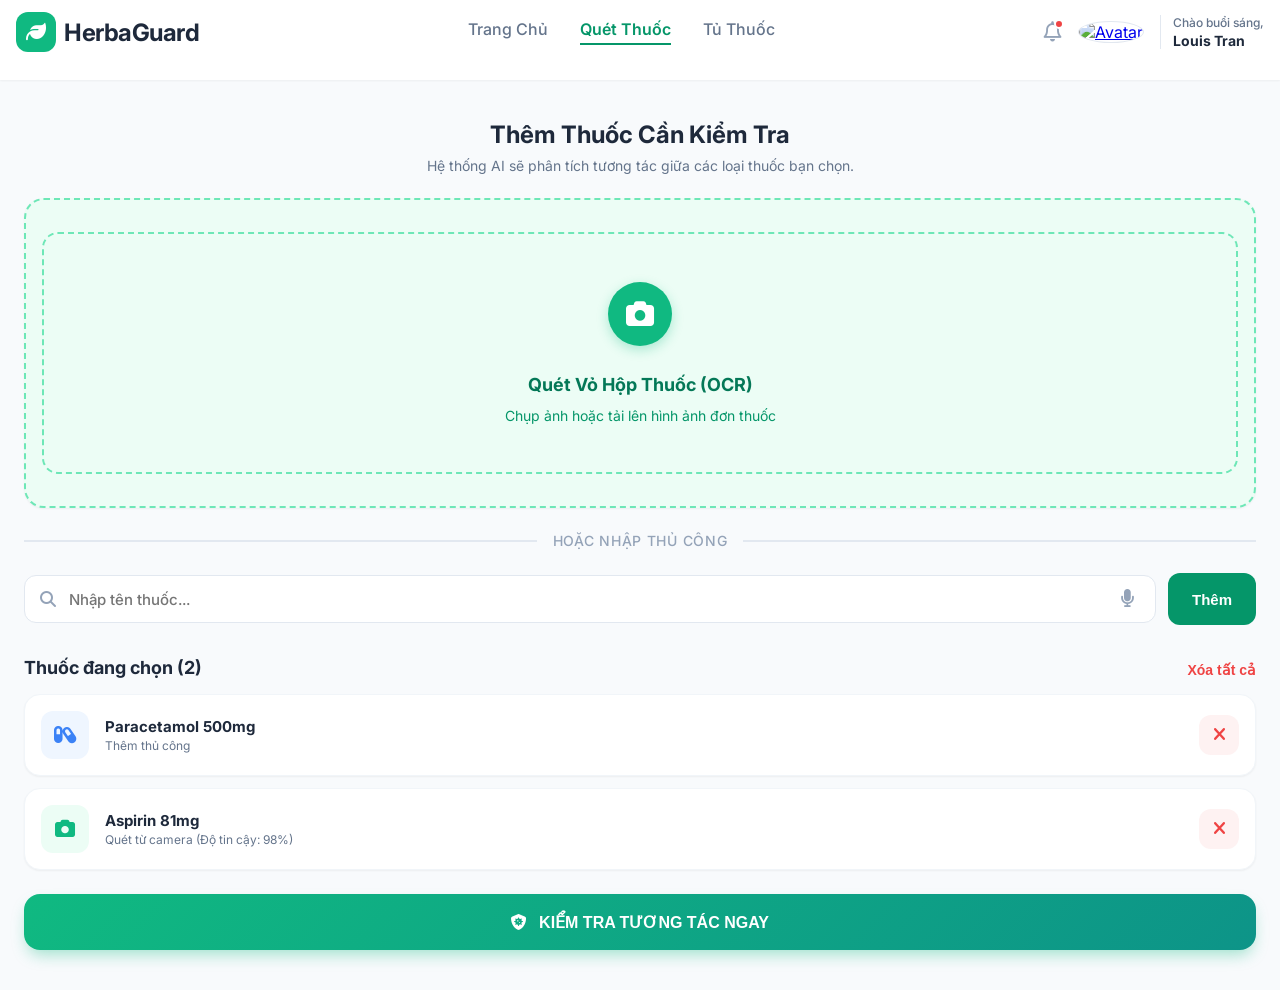
==== [herbaguard] app/check.html @ 33e30ce7 "Demo Web" ====
<!DOCTYPE html>
<html lang="vi">
<head>
    <meta charset="UTF-8">
    <meta name="viewport" content="width=device-width, initial-scale=1.0, maximum-scale=1.0, user-scalable=no">
    <title>HerbaGuard - Quét Tương Tác Thuốc</title>
    
    <link rel="stylesheet" href="styles.css">
    <link rel="stylesheet" href="check.css">
    
    <link rel="stylesheet" href="https://cdnjs.cloudflare.com/ajax/libs/font-awesome/6.4.0/css/all.min.css">
    <link href="https://fonts.googleapis.com/css2?family=Inter:wght@400;500;600;700&display=swap" rel="stylesheet">
</head>
<body>

    <nav class="top-navbar">
        <div class="nav-container">
            <div class="logo-group" id="nav-logo">
                <div class="logo-icon"><i class="fa-solid fa-leaf"></i></div>
                <span class="logo-text">HerbaGuard</span>
            </div>

            <div class="desktop-menu">
                <a href="index.html">Trang Chủ</a>
                <a href="check.html" class="active">Quét Thuốc</a>
                <a href="medicines.html">Tủ Thuốc</a>
            </div>

            <div class="user-group">
                <button class="btn-icon" id="btn-notification">
                    <i class="fa-regular fa-bell"></i>
                    <span class="notification-dot"></span>
                </button>
                <a href="settings.html">
                    <img  src="https://ui-avatars.com/api/?name=Louis&background=10B981&color=fff" alt="Avatar" class="avatar" id="nav-avatar" style="cursor: pointer;">
                </a>
                <div class="user-info">
                    <p id="greeting-text">Xin chào,</p>
                    <p>Louis Tran</p>
                </div>
            </div>
        </div>
    </nav>

    <main class="main-content">
        
        <div class="page-header">
            <h1>Thêm Thuốc Cần Kiểm Tra</h1>
            <p>Hệ thống AI sẽ phân tích tương tác giữa các loại thuốc bạn chọn.</p>
        </div>

        <div class="scanner-card">
            <div class="scanner-inner">
                <div class="scanner-icon"><i class="fa-solid fa-camera"></i></div>
                <h3>Quét Vỏ Hộp Thuốc (OCR)</h3>
                <p>Chụp ảnh hoặc tải lên hình ảnh đơn thuốc</p>
            </div>
        </div>

        <div class="divider">
            <span>Hoặc nhập thủ công</span>
        </div>

        <div class="input-group">
            <div class="search-wrapper">
                <i class="fa-solid fa-magnifying-glass search-icon"></i>
                <input type="text" id="medicineInput" placeholder="Nhập tên thuốc...">
                <button class="btn-voice"><i class="fa-solid fa-microphone"></i></button>
            </div>
            <button class="btn-primary" id="btnAddMedicine">Thêm</button>
        </div>

        <div class="medicine-section">
            <div class="section-header">
                <h3>Thuốc đang chọn (<span id="medCount">2</span>)</h3>
                <button class="btn-clear text-danger" id="btnClearAll">Xóa tất cả</button>
            </div>
            
            <div id="medicineList" class="medicine-list">
                <div class="medicine-card">
                    <div class="card-left">
                        <div class="icon-box blue"><i class="fa-solid fa-capsules"></i></div>
                        <div class="card-info">
                            <h4>Paracetamol 500mg</h4>
                            <p>Thêm thủ công</p>
                        </div>
                    </div>
                    <button class="btn-remove"><i class="fa-solid fa-xmark"></i></button>
                </div>

                <div class="medicine-card">
                    <div class="card-left">
                        <div class="icon-box green"><i class="fa-solid fa-camera"></i></div>
                        <div class="card-info">
                            <h4>Aspirin 81mg</h4>
                            <p>Quét từ camera (Độ tin cậy: 98%)</p>
                        </div>
                    </div>
                    <button class="btn-remove"><i class="fa-solid fa-xmark"></i></button>
                </div>
            </div>
        </div>

        <button class="btn-main-action mt-24" id="btnCheckInteraction">
            <i class="fa-solid fa-shield-virus"></i> KIỂM TRA TƯƠNG TÁC NGAY
        </button>

    </main>

    <div id="loadingOverlay" class="loading-overlay hidden">
        <i class="fa-solid fa-circle-notch fa-spin"></i>
        <h2>AI đang phân tích...</h2>
        <p>Đang đối chiếu dữ liệu tương tác thuốc</p>
    </div>

    <nav class="bottom-nav">
        <a href="index.html" class="nav-item"><i class="fa-solid fa-house"></i><span>Trang Chủ</span></a>
        <a href="check.html" class="nav-item active"><i class="fa-solid fa-camera"></i><span>Quét</span></a>
        <a href="medicines.html" class="nav-item"><i class="fa-solid fa-pills"></i><span>Tủ Thuốc</span></a>
        <a href="settings.html" class="nav-item"><i class="fa-regular fa-user"></i><span>Cá Nhân</span></a>
    </nav>

    <script src="app.js"></script>
    <script src="check.js"></script>

</body>
</html>
---- [herbaguard] app/styles.css ----
/* =========================================================
   HERBAGUARD WEB APP - BẢNG KIỂU CHÍNH (MAIN STYLESHEET)
   ========================================================= */

/* ===== 1. BIẾN MÀU SẮC (CSS VARIABLES) ===== */
:root {
    /* Tông màu chính (Primary) - Xanh Ngọc/Emerald */
    --emerald-50: #ecfdf5;
    --emerald-100: #d1fae5;
    --emerald-200: #a7f3d0;
    --emerald-300: #6ee7b7;
    --emerald-500: #10b981;
    --emerald-600: #059669;
    --emerald-700: #047857;
    --teal-600: #0d9488;
    
    /* Tông màu xám (Neutral) - Slate */
    --slate-50: #f8fafc;
    --slate-100: #f1f5f9;
    --slate-200: #e2e8f0;
    --slate-300: #cbd5e1;
    --slate-400: #94a3b8;
    --slate-500: #64748b;
    --slate-800: #1e293b;
    --slate-900: #0f172a;
    
    /* Màu cảnh báo/Chức năng (Semantic) */
    --red-50: #fef2f2;
    --red-100: #fee2e2;
    --red-500: #ef4444;
    --red-600: #dc2626;
    --blue-50: #eff6ff;
    --blue-500: #3b82f6;
    --amber-50: #fffbeb;
    --amber-500: #f59e0b;
    --white: #ffffff;
}

/* ===== 2. THIẾT LẬP CƠ BẢN (RESET & BASE) ===== */
* { box-sizing: border-box; margin: 0; padding: 0; }
body { 
    font-family: 'Inter', sans-serif; 
    background-color: var(--slate-50); 
    color: var(--slate-800);
    -webkit-tap-highlight-color: transparent;
    padding-bottom: 80px; /* Chừa chỗ cho Bottom Nav trên Mobile */
}
::-webkit-scrollbar { width: 0px; background: transparent; }

/* ===== 3. THANH ĐIỀU HƯỚNG TRÊN CÙNG (TOP NAVBAR) ===== */
.top-navbar { background: var(--white); box-shadow: 0 1px 2px rgba(0,0,0,0.05); position: sticky; top: 0; z-index: 40; }
.nav-container { max-width: 1280px; margin: 0 auto; padding: 0 16px; display: flex; justify-content: space-between; align-items: center; height: 64px; }
.logo-group { display: flex; align-items: center; gap: 8px; cursor: pointer; }
.logo-icon { width: 32px; height: 32px; background: var(--emerald-500); border-radius: 8px; color: var(--white) ; display: flex; align-items: center; justify-content: center; font-size: 18px; }
.logo-text { font-size: 20px; font-weight: 700; letter-spacing: -0.5px;}

.desktop-menu { display: none; gap: 32px; }
.desktop-menu a { text-decoration: none; color: var(--slate-500); font-weight: 500; transition: color 0.2s; padding-bottom: 4px; border-bottom: 2px solid transparent; }
.desktop-menu a:hover { color: var(--emerald-500); }
.desktop-menu a.active { color: var(--emerald-600); font-weight: 600; border-color: var(--emerald-600); }

.user-group { display: flex; align-items: center; gap: 16px; }
.btn-icon { background: none; border: none; color: var(--slate-400); font-size: 20px; cursor: pointer; position: relative;}
.btn-icon:hover { color: var(--emerald-500); }
.notification-dot { position: absolute; top: -2px; right: -2px; width: 10px; height: 10px; background: var(--red-500); border-radius: 50%; border: 2px solid var(--white);}
.avatar { width: 36px; height: 36px; border-radius: 50%; border: 1px solid var(--slate-200); }
.user-info { display: none; text-align: left; padding-left: 12px; border-left: 1px solid var(--slate-200); }
.user-info p:first-child { font-size: 12px; color: var(--slate-500); font-weight: 500; margin-bottom: 2px; }
.user-info p:last-child { font-size: 14px; font-weight: 700; color: var(--slate-800); }

/* ===== 4. LAYOUT CHÍNH (MAIN LAYOUT) ===== */
.main-content { max-width: 1280px; margin: 0 auto; padding: 24px 16px; }
.page-header { text-align: center; margin-bottom: 24px; }
.page-header h1 { font-size: 24px; font-weight: 700; margin-bottom: 8px; }
.page-header p { color: var(--slate-500); font-size: 14px; }

/* ===== 5. COMPONENT: HERO BANNER (Dùng ở Trang Chủ) ===== */
.hero-camera-action { background: var(--white); border-radius: 32px; padding: 48px 24px; text-align: center; border: 2px dashed var(--emerald-300); box-shadow: 0 20px 25px -5px rgba(16, 185, 129, 0.1); margin-bottom: 32px; cursor: pointer; transition: all 0.3s ease; position: relative; overflow: hidden;}

.hero-camera-action:hover { background: var(--emerald-50); border-color: var(--emerald-500); transform: translateY(-4px); box-shadow: 0 25px 30px -5px rgba(16, 185, 129, 0.2);}

.camera-viewfinder {width: 120px; height: 120px; background: linear-gradient(135deg, var(--emerald-500), var(--teal-600)); border-radius: 32px; margin: 0 auto 24px auto;display: flex;align-items: center;justify-content: center;position: relative;box-shadow: 0 10px 15px -3px rgba(16, 185, 129, 0.4);overflow: hidden;}

.camera-icon-main { font-size: 48px; color: var(--white); z-index: 2;}

/* Hiệu ứng tia laser quét */
.scan-line { position: absolute; top: 0; left: 0; width: 100%; height: 3px; background: rgba(255, 255, 255, 0.9); box-shadow: 0 0 12px 2px rgba(255, 255, 255, 0.8); animation: scan-move 2.5s infinite ease-in-out; z-index: 1;}

@keyframes scan-move {
    0% { top: 5%; opacity: 0; }
    15% { opacity: 1; }
    85% { opacity: 1; }
    100% { top: 95%; opacity: 0; }
}
.hero-camera-action h2 { font-size: 26px; font-weight: 800; color: var(--slate-800); margin-bottom: 12px;}

.hero-camera-action p { font-size: 16px; color: var(--slate-500); max-width: 450px; margin: 0 auto; line-height: 1.6; }
/* ===== COMPONENT: SMART ALERTS (BẢNG TIN AI) ===== */
.smart-alerts-section {
    margin-bottom: 32px;
}

.alert-box {
    display: flex;
    align-items: center;
    gap: 16px;
    padding: 16px;
    border-radius: 20px;
    margin-bottom: 12px;
    box-shadow: 0 1px 3px rgba(0,0,0,0.05);
}

/* Biến thể màu Vàng (Cảnh báo nhẹ) */
.alert-box.warning {
    background: var(--amber-50);
    border: 1px solid var(--amber-100);
}
.alert-box.warning .alert-icon {
    color: var(--amber-500);
    background: var(--white);
    width: 40px; height: 40px; border-radius: 12px;
    display: flex; align-items: center; justify-content: center; font-size: 20px;
}

/* Biến thể màu Xanh (Thông tin hữu ích) */
.alert-box.info {
    background: var(--blue-50);
    border: 1px solid var(--blue-100);
}
.alert-box.info .alert-icon {
    color: var(--blue-500);
    background: var(--white);
    width: 40px; height: 40px; border-radius: 12px;
    display: flex; align-items: center; justify-content: center; font-size: 20px;
}

/* Phần nội dung chữ */
.alert-content {
    flex-grow: 1; /* Cực kỳ quan trọng */
}
.alert-content h4 {
    font-size: 15px; font-weight: 700; color: var(--slate-800); margin-bottom: 4px;
}
.alert-content p {
    font-size: 13px; color: var(--slate-600); line-height: 1.4;
}

/* Nút bấm nhỏ xíu bên trong Alert */
.btn-action-small {
    background: var(--white);
    border: 1px solid var(--amber-200);
    color: var(--amber-600);
    padding: 6px 12px;
    border-radius: 12px;
    font-size: 12px;
    font-weight: 700;
    cursor: pointer;
    white-space: nowrap;
    transition: all 0.2s;
}
.btn-action-small:hover {
    background: var(--amber-500);
    color: var(--white);
}

/* ===== 7. COMPONENT: CAMERA OCR (Dùng ở trang Check) ===== */
.scanner-card { background: var(--white); border-radius: 24px; padding: 24px; box-shadow: 0 1px 2px rgba(0,0,0,0.05); border: 1px solid var(--slate-100); margin-bottom: 24px; cursor: pointer; transition: box-shadow 0.2s; }
.scanner-card:hover { box-shadow: 0 4px 6px rgba(0,0,0,0.05); }
.scanner-inner { border: 2px dashed var(--emerald-300); background: rgba(236, 253, 245, 0.5); border-radius: 16px; padding: 48px; display: flex; flex-direction: column; align-items: center; text-align: center; transition: background 0.2s; }
.scanner-card:hover .scanner-inner { background: var(--emerald-50); }
.scanner-icon { width: 80px; height: 80px; background: var(--emerald-100); border-radius: 50%; color: var(--emerald-500); display: flex; justify-content: center; align-items: center; font-size: 30px; margin-bottom: 16px; animation: pulse-soft 2s infinite ease-in-out; }

@keyframes pulse-soft {
    0%, 100% { transform: scale(1); opacity: 1; }
    50% { transform: scale(1.05); opacity: 0.8; }
}

/* ===== 8. COMPONENT: INPUT & BUTTON ===== */
.input-group { display: flex; gap: 8px; margin-bottom: 24px; width: 100%;}
.search-wrapper { position: relative; flex-grow: 1; }
.search-icon { position: absolute; left: 16px; top: 50%; transform: translateY(-50%); color: var(--slate-400); }
.search-wrapper input { width: 100%; background: var(--white); border: 1px solid var(--slate-200); border-radius: 16px; padding: 16px 48px; font-size: 15px; font-family: inherit; font-weight: 500; color: var(--slate-800); outline: none; transition: all 0.2s; }
.search-wrapper input:focus { border-color: var(--emerald-500); box-shadow: 0 0 0 2px var(--emerald-100); }
.btn-voice { position: absolute; right: 8px; top: 50%; transform: translateY(-50%); width: 40px; height: 40px; background: var(--slate-100); border: none; border-radius: 12px; color: var(--slate-400); cursor: pointer; transition: all 0.2s; }
.btn-voice:hover { background: var(--emerald-100); color: var(--emerald-600); }

.btn-primary { background: var(--emerald-600); color: var(--white); border: none; border-radius: 16px; padding: 0 24px; font-weight: 700; font-size: 15px; cursor: pointer; transition: background 0.2s; white-space: nowrap; display: flex; align-items: center; justify-content: center; gap: 8px; height: 52px;}
.btn-primary:hover { background: var(--emerald-700); }

.btn-main-action { width: 100%; background: linear-gradient(to right, var(--emerald-500), var(--teal-600)); color: var(--white); border: none; border-radius: 16px; padding: 20px; font-size: 18px; font-weight: 700; display: flex; justify-content: center; align-items: center; gap: 12px; cursor: pointer; box-shadow: 0 10px 15px -3px rgba(16, 185, 129, 0.3); transition: all 0.2s; }
.btn-main-action:hover { filter: brightness(1.1); transform: translateY(-2px);}

/* ===== 9. COMPONENT: DANH SÁCH THUỐC (MEDICINE LIST) ===== */
.section-header { display: flex; justify-content: space-between; align-items: flex-end; margin-bottom: 16px; }
.section-header h2 { font-size: 20px; font-weight: 700; }
.section-header h3 { font-size: 18px; font-weight: 700; }
.text-link { color: var(--emerald-600); font-size: 14px; font-weight: 600; cursor: pointer; text-decoration: none; border: none; background: none;}
.text-link:hover { text-decoration: underline; }
.text-danger { color: var(--red-500); }

.medicine-list { display: flex; flex-direction: column; gap: 12px; }
.medicine-card { background: var(--white); border: 1px solid var(--slate-100); border-radius: 16px; padding: 16px; display: flex; justify-content: space-between; align-items: center; box-shadow: 0 1px 2px rgba(0,0,0,0.05); }
.card-left { display: flex; align-items: center; gap: 16px; }
.icon-box { width: 48px; height: 48px; border-radius: 12px; display: flex; justify-content: center; align-items: center; font-size: 20px; }
.icon-box.blue { background: var(--blue-50); color: var(--blue-500); }
.icon-box.green { background: var(--emerald-50); color: var(--emerald-500); }
.card-info h4 { font-size: 15px; font-weight: 700; }
.card-info p { font-size: 12px; color: var(--slate-500); margin-top: 2px; }
.card-time { font-size: 14px; font-weight: 700; color: var(--emerald-600); background: var(--emerald-50); padding: 6px 12px; border-radius: 8px;}

.btn-remove { width: 40px; height: 40px; background: var(--red-50); color: var(--red-500); border: none; border-radius: 12px; font-size: 18px; cursor: pointer; transition: all 0.2s; }
.btn-remove:hover { background: var(--red-500); color: var(--white); }

/* Vạch phân cách */
.divider { display: flex; align-items: center; margin-bottom: 24px; }
.divider::before, .divider::after { content: ''; flex-grow: 1; border-top: 1px solid var(--slate-200); }
.divider span { padding: 0 16px; font-size: 14px; color: var(--slate-400); font-weight: 500; text-transform: uppercase; letter-spacing: 0.05em; }

/* ===== 10. OVERLAY LOADING ẢO ===== */
.loading-overlay { position: fixed; inset: 0; background: rgba(15, 23, 42, 0.7); backdrop-filter: blur(4px); z-index: 50; display: flex; flex-direction: column; justify-content: center; align-items: center; color: var(--white); }
.loading-overlay.hidden { display: none; }
.loading-overlay i { font-size: 48px; color: var(--emerald-300); margin-bottom: 16px; }
.loading-overlay h2 { font-size: 20px; font-weight: 700; margin-bottom: 4px; }
.loading-overlay p { color: var(--slate-300); font-size: 14px; }

/* ===== 11. THANH ĐIỀU HƯỚNG DƯỚI CÙNG (BOTTOM NAV) ===== */
.bottom-nav { position: fixed; bottom: 0; width: 100%; background: var(--white); border-top: 1px solid var(--slate-200); display: flex; justify-content: space-around; padding: 12px 8px; z-index: 40; border-radius: 24px 24px 0 0; box-shadow: 0 -10px 40px rgba(0,0,0,0.05); }
.nav-item { display: flex; flex-direction: column; align-items: center; gap: 4px; color: var(--slate-400); text-decoration: none; transition: color 0.2s; width: 64px;}
.nav-item i { font-size: 22px; }
.nav-item span { font-size: 10px; font-weight: 600; }
.nav-item.active { color: var(--emerald-600); }
.nav-item.active span { font-weight: 700; }
.nav-item:hover { color: var(--emerald-600); }

/* ===== 12. RESPONSIVE CHO MÁY TÍNH (DESKTOP) ===== */
@media (min-width: 768px) {
    body { padding-bottom: 0; }
    .top-navbar { height: 80px; }
    .logo-icon { width: 40px; height: 40px; border-radius: 12px; font-size: 20px; }
    .logo-text { font-size: 24px; }
    .desktop-menu { display: flex; }
    .user-info { display: block; }
    .avatar { width: 40px; height: 40px; }
    
    .main-content { padding: 40px 24px; }
    .page-header h1 { font-size: 30px; }
    .page-header p { font-size: 16px; }
    
    .hero-banner { flex-direction: row; align-items: center; justify-content: space-between; padding: 48px; border-radius: 32px;}
    .hero-banner h1 { font-size: 48px; }
    .hero-banner p { font-size: 18px; max-width: 500px;}
    .hero-bg-icon { font-size: 240px; right: 20px; bottom: -40px; }
    
    .feature-grid { grid-template-columns: repeat(4, 1fr); gap: 24px; margin-top: 48px;}
    .feature-card { padding: 24px; text-align: left; display: flex; flex-direction: column; align-items: flex-start;}
    .feature-icon { margin: 0 0 20px 0; width: 64px; height: 64px; font-size: 32px; border-radius: 20px;}
    .feature-card h3 { font-size: 20px; margin-bottom: 8px;}
    .feature-card p { display: block; }
    
    .bottom-nav { display: none; }
}
---- [herbaguard] app/check.css ----
/* ==================== CSS DÀNH RIÊNG CHO TRANG CHECK.HTML ==================== */

.page-header { margin-bottom: 24px; text-align: center; }
.page-header h1 { font-size: 24px; font-weight: 700; color: var(--slate-800); margin-bottom: 8px; }
.page-header p { font-size: 14px; color: var(--slate-500); }

.scanner-card { background: var(--emerald-50); border: 2px dashed var(--emerald-300); border-radius: 20px; padding: 32px 16px; text-align: center; cursor: pointer; transition: all 0.3s ease; }
.scanner-card:hover { background: var(--emerald-100); border-color: var(--emerald-500); transform: translateY(-2px); }
.scanner-inner { display: flex; flex-direction: column; align-items: center; gap: 12px; }
.scanner-icon { width: 64px; height: 64px; background: var(--emerald-500); color: var(--white); border-radius: 50%; display: flex; align-items: center; justify-content: center; font-size: 28px; box-shadow: 0 4px 12px rgba(16, 185, 129, 0.3); }
.scanner-inner h3 { font-size: 18px; font-weight: 700; color: var(--emerald-700); margin: 0; }
.scanner-inner p { font-size: 14px; color: var(--emerald-600); margin: 0; }

.divider { display: flex; align-items: center; text-align: center; margin: 24px 0; color: var(--slate-400); font-size: 14px; }
.divider::before, .divider::after { content: ""; flex: 1; border-bottom: 1px solid var(--slate-200); }
.divider span { padding: 0 16px; }

.input-group { display: flex; gap: 12px; margin-bottom: 32px; }
.search-wrapper { flex: 1; position: relative; display: flex; align-items: center; }
.search-icon { position: absolute; left: 16px; color: var(--slate-400); }
.search-wrapper input { width: 100%; height: 48px; padding: 0 48px 0 44px; border: 1px solid var(--slate-200); border-radius: 12px; font-size: 15px; outline: none; transition: border-color 0.2s; }
.search-wrapper input:focus { border-color: var(--emerald-500); }
.btn-voice { position: absolute; right: 8px; background: none; border: none; color: var(--slate-400); font-size: 18px; cursor: pointer; padding: 8px; }
.btn-voice:hover { color: var(--emerald-500); }
.btn-primary { background: var(--emerald-600); color: var(--white); border: none; border-radius: 12px; padding: 0 24px; font-weight: 600; cursor: pointer; transition: background 0.2s; }
.btn-primary:hover { background: var(--emerald-700); }

/* Class thay thế cho inline style lúc trước */
.btn-clear { background: none; border: none; font-weight: 600; cursor: pointer; font-size: 14px; }
.text-danger { color: var(--red-500); }
.text-danger:hover { color: var(--red-600); }
.mt-24 { margin-top: 24px; }

.btn-main-action { width: 100%; height: 56px; background: linear-gradient(135deg, var(--emerald-500), var(--teal-600)); color: var(--white); border: none; border-radius: 16px; font-size: 16px; font-weight: 700; display: flex; align-items: center; justify-content: center; gap: 12px; cursor: pointer; box-shadow: 0 8px 16px -4px rgba(16, 185, 129, 0.4); transition: transform 0.2s, box-shadow 0.2s; }
.btn-main-action:hover { transform: translateY(-2px); box-shadow: 0 12px 20px -4px rgba(16, 185, 129, 0.5); }

.loading-overlay { position: fixed; top: 0; left: 0; width: 100%; height: 100%; background: rgba(255, 255, 255, 0.95); z-index: 100; display: flex; flex-direction: column; align-items: center; justify-content: center; text-align: center; }
.loading-overlay.hidden { display: none; }
.loading-overlay i { font-size: 48px; color: var(--emerald-500); margin-bottom: 16px; }
.loading-overlay h2 { font-size: 20px; font-weight: 700; color: var(--slate-800); margin-bottom: 8px; }
.loading-overlay p { font-size: 15px; color: var(--slate-500); }
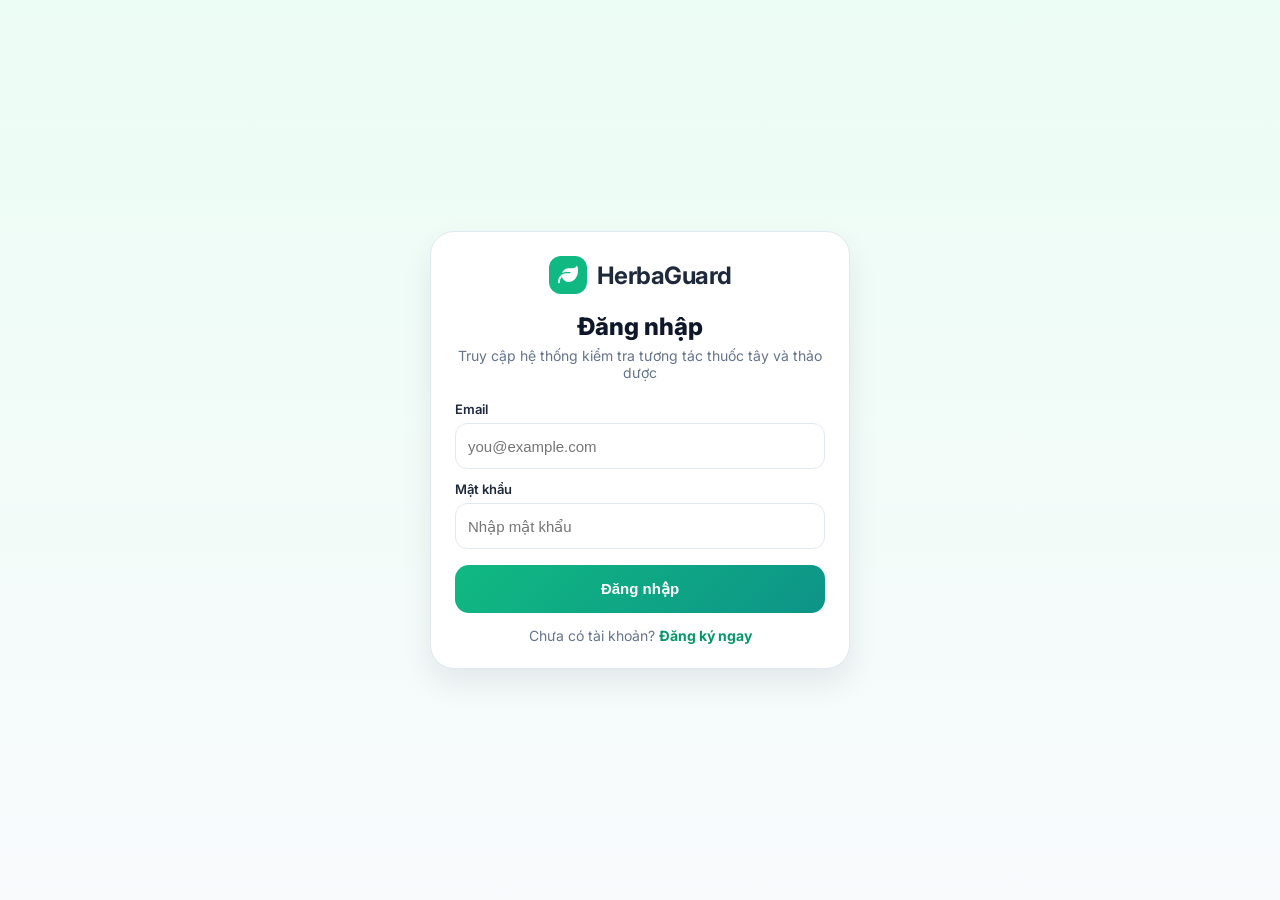
==== commit 5d37ed4f: "end-to-end product" ====
--- a/[herbaguard] app/check.html
+++ b/[herbaguard] app/check.html
@@ -3,11 +3,11 @@
 <head>
     <meta charset="UTF-8">
     <meta name="viewport" content="width=device-width, initial-scale=1.0, maximum-scale=1.0, user-scalable=no">
-    <title>HerbaGuard - Quét Tương Tác Thuốc</title>
-    
+    <title>HerbaGuard - Kiểm Tra Tương Tác</title>
+
     <link rel="stylesheet" href="styles.css">
     <link rel="stylesheet" href="check.css">
-    
+
     <link rel="stylesheet" href="https://cdnjs.cloudflare.com/ajax/libs/font-awesome/6.4.0/css/all.min.css">
     <link href="https://fonts.googleapis.com/css2?family=Inter:wght@400;500;600;700&display=swap" rel="stylesheet">
 </head>
@@ -22,8 +22,9 @@
 
             <div class="desktop-menu">
                 <a href="index.html">Trang Chủ</a>
-                <a href="check.html" class="active">Quét Thuốc</a>
+                <a href="check.html" class="active">Kiểm Tra Tương Tác</a>
                 <a href="medicines.html">Tủ Thuốc</a>
+                <a href="chat.html">Trợ Lý AI</a>
             </div>
 
             <div class="user-group">
@@ -32,7 +33,7 @@
                     <span class="notification-dot"></span>
                 </button>
                 <a href="settings.html">
-                    <img  src="https://ui-avatars.com/api/?name=Louis&background=10B981&color=fff" alt="Avatar" class="avatar" id="nav-avatar" style="cursor: pointer;">
+                    <img src="https://ui-avatars.com/api/?name=Louis&background=10B981&color=fff" alt="Avatar" class="avatar" id="nav-avatar" style="cursor: pointer;">
                 </a>
                 <div class="user-info">
                     <p id="greeting-text">Xin chào,</p>
@@ -43,65 +44,57 @@
     </nav>
 
     <main class="main-content">
-        
+
         <div class="page-header">
-            <h1>Thêm Thuốc Cần Kiểm Tra</h1>
-            <p>Hệ thống AI sẽ phân tích tương tác giữa các loại thuốc bạn chọn.</p>
+            <h1>Kiểm Tra Thuốc Tây Và Thảo Dược</h1>
+            <p>Nhập tối thiểu 2 mục để hệ thống đối chiếu tương tác từ cơ sở dữ liệu nội bộ.</p>
         </div>
 
         <div class="scanner-card">
             <div class="scanner-inner">
                 <div class="scanner-icon"><i class="fa-solid fa-camera"></i></div>
-                <h3>Quét Vỏ Hộp Thuốc (OCR)</h3>
-                <p>Chụp ảnh hoặc tải lên hình ảnh đơn thuốc</p>
+                <h3>Quét Ảnh (Tùy Chọn)</h3>
+                <p>Tính năng OCR đang được hoàn thiện. Demo hiện tại ưu tiên nhập thủ công để kiểm tra chính xác.</p>
             </div>
         </div>
 
         <div class="divider">
-            <span>Hoặc nhập thủ công</span>
+            <span>Nhập thủ công</span>
+        </div>
+
+        <div class="demo-chips-section">
+            <p>Thử nhanh:</p>
+            <div class="demo-chip-list" id="demoChipList">
+                <button class="demo-chip" type="button" data-item="warfarin">warfarin</button>
+                <button class="demo-chip" type="button" data-item="nhân sâm">nhân sâm</button>
+                <button class="demo-chip" type="button" data-item="aspirin">aspirin</button>
+                <button class="demo-chip" type="button" data-item="nghệ">nghệ</button>
+                <button class="demo-chip" type="button" data-item="ginkgo">ginkgo</button>
+            </div>
         </div>
 
         <div class="input-group">
             <div class="search-wrapper">
                 <i class="fa-solid fa-magnifying-glass search-icon"></i>
-                <input type="text" id="medicineInput" placeholder="Nhập tên thuốc...">
-                <button class="btn-voice"><i class="fa-solid fa-microphone"></i></button>
+                <input type="text" id="medicineInput" placeholder="Nhập tên thuốc tây hoặc thảo dược..." autocomplete="off">
+                <button class="btn-voice" type="button" aria-label="Nhập giọng nói (sắp có)"><i class="fa-solid fa-microphone"></i></button>
+                <div id="searchSuggestions" class="suggestions hidden"></div>
             </div>
-            <button class="btn-primary" id="btnAddMedicine">Thêm</button>
+            <button class="btn-primary" id="btnAddMedicine" type="button">Thêm</button>
         </div>
+
+        <div id="apiError" class="api-error hidden"></div>
 
         <div class="medicine-section">
             <div class="section-header">
-                <h3>Thuốc đang chọn (<span id="medCount">2</span>)</h3>
-                <button class="btn-clear text-danger" id="btnClearAll">Xóa tất cả</button>
+                <h3>Mục đang chọn (<span id="medCount">0</span>)</h3>
+                <button class="btn-clear text-danger" id="btnClearAll" type="button">Xóa tất cả</button>
             </div>
-            
-            <div id="medicineList" class="medicine-list">
-                <div class="medicine-card">
-                    <div class="card-left">
-                        <div class="icon-box blue"><i class="fa-solid fa-capsules"></i></div>
-                        <div class="card-info">
-                            <h4>Paracetamol 500mg</h4>
-                            <p>Thêm thủ công</p>
-                        </div>
-                    </div>
-                    <button class="btn-remove"><i class="fa-solid fa-xmark"></i></button>
-                </div>
 
-                <div class="medicine-card">
-                    <div class="card-left">
-                        <div class="icon-box green"><i class="fa-solid fa-camera"></i></div>
-                        <div class="card-info">
-                            <h4>Aspirin 81mg</h4>
-                            <p>Quét từ camera (Độ tin cậy: 98%)</p>
-                        </div>
-                    </div>
-                    <button class="btn-remove"><i class="fa-solid fa-xmark"></i></button>
-                </div>
-            </div>
+            <div id="medicineList" class="medicine-list"></div>
         </div>
 
-        <button class="btn-main-action mt-24" id="btnCheckInteraction">
+        <button class="btn-main-action mt-24" id="btnCheckInteraction" type="button">
             <i class="fa-solid fa-shield-virus"></i> KIỂM TRA TƯƠNG TÁC NGAY
         </button>
 
@@ -109,19 +102,20 @@
 
     <div id="loadingOverlay" class="loading-overlay hidden">
         <i class="fa-solid fa-circle-notch fa-spin"></i>
-        <h2>AI đang phân tích...</h2>
-        <p>Đang đối chiếu dữ liệu tương tác thuốc</p>
+        <h2>Đang phân tích tương tác</h2>
+        <p>Đang đối chiếu dữ liệu thuốc tây và thảo dược...</p>
     </div>
 
     <nav class="bottom-nav">
         <a href="index.html" class="nav-item"><i class="fa-solid fa-house"></i><span>Trang Chủ</span></a>
-        <a href="check.html" class="nav-item active"><i class="fa-solid fa-camera"></i><span>Quét</span></a>
+        <a href="check.html" class="nav-item active"><i class="fa-solid fa-camera"></i><span>Kiểm Tra</span></a>
         <a href="medicines.html" class="nav-item"><i class="fa-solid fa-pills"></i><span>Tủ Thuốc</span></a>
         <a href="settings.html" class="nav-item"><i class="fa-regular fa-user"></i><span>Cá Nhân</span></a>
     </nav>
 
+    <script src="api.js"></script>
     <script src="app.js"></script>
     <script src="check.js"></script>
 
 </body>
-</html>+</html>
--- a/[herbaguard] app/styles.css
+++ b/[herbaguard] app/styles.css
@@ -163,6 +163,23 @@
     color: var(--white);
 }
 
+.alert-box.danger-soft {
+    background: var(--red-50);
+    border: 1px solid var(--red-100);
+}
+
+.alert-box.danger-soft .alert-icon {
+    color: var(--red-500);
+    background: var(--white);
+    width: 40px;
+    height: 40px;
+    border-radius: 12px;
+    display: flex;
+    align-items: center;
+    justify-content: center;
+    font-size: 20px;
+}
+
 /* ===== 7. COMPONENT: CAMERA OCR (Dùng ở trang Check) ===== */
 .scanner-card { background: var(--white); border-radius: 24px; padding: 24px; box-shadow: 0 1px 2px rgba(0,0,0,0.05); border: 1px solid var(--slate-100); margin-bottom: 24px; cursor: pointer; transition: box-shadow 0.2s; }
 .scanner-card:hover { box-shadow: 0 4px 6px rgba(0,0,0,0.05); }
@@ -190,10 +207,33 @@
 .btn-main-action { width: 100%; background: linear-gradient(to right, var(--emerald-500), var(--teal-600)); color: var(--white); border: none; border-radius: 16px; padding: 20px; font-size: 18px; font-weight: 700; display: flex; justify-content: center; align-items: center; gap: 12px; cursor: pointer; box-shadow: 0 10px 15px -3px rgba(16, 185, 129, 0.3); transition: all 0.2s; }
 .btn-main-action:hover { filter: brightness(1.1); transform: translateY(-2px);}
 
+.quick-action-row {
+    margin: 0 0 20px 0;
+    display: flex;
+    gap: 10px;
+    flex-wrap: wrap;
+}
+
+.quick-btn {
+    flex: 1;
+    min-width: 210px;
+}
+
+.quick-btn-secondary {
+    background: var(--white);
+    color: var(--emerald-700);
+    border: 1px solid var(--emerald-300);
+}
+
+.quick-btn-secondary:hover {
+    background: var(--emerald-50);
+}
+
 /* ===== 9. COMPONENT: DANH SÁCH THUỐC (MEDICINE LIST) ===== */
 .section-header { display: flex; justify-content: space-between; align-items: flex-end; margin-bottom: 16px; }
 .section-header h2 { font-size: 20px; font-weight: 700; }
 .section-header h3 { font-size: 18px; font-weight: 700; }
+.section-title { font-size: 16px; font-weight: 700; color: var(--slate-600); text-transform: uppercase; }
 .text-link { color: var(--emerald-600); font-size: 14px; font-weight: 600; cursor: pointer; text-decoration: none; border: none; background: none;}
 .text-link:hover { text-decoration: underline; }
 .text-danger { color: var(--red-500); }
@@ -208,6 +248,53 @@
 .card-info p { font-size: 12px; color: var(--slate-500); margin-top: 2px; }
 .card-time { font-size: 14px; font-weight: 700; color: var(--emerald-600); background: var(--emerald-50); padding: 6px 12px; border-radius: 8px;}
 
+.dashboard-right-col {
+    display: flex;
+    flex-direction: column;
+    align-items: flex-end;
+    gap: 6px;
+}
+
+.muted-text {
+    font-size: 12px;
+    color: var(--slate-500);
+}
+
+.status-pill {
+    display: inline-flex;
+    align-items: center;
+    justify-content: center;
+    border-radius: 999px;
+    padding: 4px 10px;
+    font-size: 12px;
+    font-weight: 700;
+}
+
+.status-pill.success {
+    background: var(--emerald-50);
+    color: var(--emerald-700);
+}
+
+.status-pill.warning {
+    background: var(--amber-50);
+    color: #b45309;
+}
+
+.status-pill.danger {
+    background: var(--red-50);
+    color: var(--red-600);
+}
+
+.status-pill.safe {
+    background: var(--emerald-50);
+    color: var(--emerald-700);
+}
+
+.status-pill.muted {
+    background: var(--slate-100);
+    color: var(--slate-600);
+}
+
 .btn-remove { width: 40px; height: 40px; background: var(--red-50); color: var(--red-500); border: none; border-radius: 12px; font-size: 18px; cursor: pointer; transition: all 0.2s; }
 .btn-remove:hover { background: var(--red-500); color: var(--white); }
 
@@ -222,6 +309,45 @@
 .loading-overlay i { font-size: 48px; color: var(--emerald-300); margin-bottom: 16px; }
 .loading-overlay h2 { font-size: 20px; font-weight: 700; margin-bottom: 4px; }
 .loading-overlay p { color: var(--slate-300); font-size: 14px; }
+
+.status-message {
+    margin-top: 10px;
+    border-radius: 10px;
+    padding: 10px 12px;
+    font-size: 14px;
+}
+
+.status-message.success {
+    background: var(--emerald-50);
+    border: 1px solid var(--emerald-200);
+    color: var(--emerald-700);
+}
+
+.status-message.error {
+    background: var(--red-50);
+    border: 1px solid var(--red-100);
+    color: var(--red-600);
+}
+
+.status-message.warning {
+    background: var(--amber-50);
+    border: 1px solid #fcd34d;
+    color: #b45309;
+}
+
+.empty-state {
+    background: var(--white);
+    border: 1px dashed var(--slate-300);
+    color: var(--slate-500);
+    border-radius: 12px;
+    padding: 14px;
+    text-align: center;
+    font-size: 14px;
+}
+
+.hidden {
+    display: none !important;
+}
 
 /* ===== 11. THANH ĐIỀU HƯỚNG DƯỚI CÙNG (BOTTOM NAV) ===== */
 .bottom-nav { position: fixed; bottom: 0; width: 100%; background: var(--white); border-top: 1px solid var(--slate-200); display: flex; justify-content: space-around; padding: 12px 8px; z-index: 40; border-radius: 24px 24px 0 0; box-shadow: 0 -10px 40px rgba(0,0,0,0.05); }
@@ -231,6 +357,67 @@
 .nav-item.active { color: var(--emerald-600); }
 .nav-item.active span { font-weight: 700; }
 .nav-item:hover { color: var(--emerald-600); }
+
+body.large-text {
+    font-size: 18px;
+}
+
+body.large-text p,
+body.large-text span,
+body.large-text a,
+body.large-text button,
+body.large-text input,
+body.large-text select,
+body.large-text textarea,
+body.large-text label,
+body.large-text li {
+    font-size: 1.05em;
+}
+
+body.theme-dark {
+    background: #0f172a;
+    color: #e2e8f0;
+}
+
+body.theme-dark .top-navbar,
+body.theme-dark .bottom-nav,
+body.theme-dark .medicine-card,
+body.theme-dark .panel-card,
+body.theme-dark .alert-box,
+body.theme-dark .chat-card,
+body.theme-dark .settings-card,
+body.theme-dark .profile-card,
+body.theme-dark .details-box,
+body.theme-dark .auth-card {
+    background: #1e293b !important;
+    color: #e2e8f0;
+    border-color: #334155 !important;
+}
+
+body.theme-dark .card-info p,
+body.theme-dark .page-header p,
+body.theme-dark .muted-text,
+body.theme-dark .alert-content p,
+body.theme-dark .user-info p:first-child {
+    color: #94a3b8 !important;
+}
+
+body.theme-dark .desktop-menu a {
+    color: #cbd5e1;
+}
+
+body.theme-dark .desktop-menu a.active {
+    color: #34d399;
+    border-color: #34d399;
+}
+
+body.theme-dark .search-wrapper input,
+body.theme-dark .input-control,
+body.theme-dark .chat-compose textarea {
+    background: #0f172a;
+    color: #e2e8f0;
+    border-color: #475569;
+}
 
 /* ===== 12. RESPONSIVE CHO MÁY TÍNH (DESKTOP) ===== */
 @media (min-width: 768px) {
--- a/[herbaguard] app/check.css
+++ b/[herbaguard] app/check.css
@@ -1,4 +1,4 @@
-/* ==================== CSS DÀNH RIÊNG CHO TRANG CHECK.HTML ==================== */
+/* ==================== CHECK PAGE ==================== */
 
 .page-header { margin-bottom: 24px; text-align: center; }
 .page-header h1 { font-size: 24px; font-weight: 700; color: var(--slate-800); margin-bottom: 8px; }
@@ -9,33 +9,57 @@
 .scanner-inner { display: flex; flex-direction: column; align-items: center; gap: 12px; }
 .scanner-icon { width: 64px; height: 64px; background: var(--emerald-500); color: var(--white); border-radius: 50%; display: flex; align-items: center; justify-content: center; font-size: 28px; box-shadow: 0 4px 12px rgba(16, 185, 129, 0.3); }
 .scanner-inner h3 { font-size: 18px; font-weight: 700; color: var(--emerald-700); margin: 0; }
-.scanner-inner p { font-size: 14px; color: var(--emerald-600); margin: 0; }
+.scanner-inner p { font-size: 14px; color: var(--emerald-700); margin: 0; line-height: 1.5; }
 
-.divider { display: flex; align-items: center; text-align: center; margin: 24px 0; color: var(--slate-400); font-size: 14px; }
+.divider { display: flex; align-items: center; text-align: center; margin: 24px 0 18px; color: var(--slate-400); font-size: 14px; }
 .divider::before, .divider::after { content: ""; flex: 1; border-bottom: 1px solid var(--slate-200); }
 .divider span { padding: 0 16px; }
 
-.input-group { display: flex; gap: 12px; margin-bottom: 32px; }
+.demo-chips-section { margin-bottom: 16px; }
+.demo-chips-section p { font-size: 13px; color: var(--slate-500); margin-bottom: 8px; }
+.demo-chip-list { display: flex; flex-wrap: wrap; gap: 8px; }
+.demo-chip { border: 1px solid var(--emerald-200); background: var(--emerald-50); color: var(--emerald-700); border-radius: 999px; padding: 6px 12px; font-size: 13px; font-weight: 600; cursor: pointer; transition: all 0.2s ease; }
+.demo-chip:hover { background: var(--emerald-100); border-color: var(--emerald-500); }
+
+.input-group { display: flex; gap: 12px; margin-bottom: 14px; }
 .search-wrapper { flex: 1; position: relative; display: flex; align-items: center; }
 .search-icon { position: absolute; left: 16px; color: var(--slate-400); }
-.search-wrapper input { width: 100%; height: 48px; padding: 0 48px 0 44px; border: 1px solid var(--slate-200); border-radius: 12px; font-size: 15px; outline: none; transition: border-color 0.2s; }
-.search-wrapper input:focus { border-color: var(--emerald-500); }
+.search-wrapper input { width: 100%; height: 48px; padding: 0 48px 0 44px; border: 1px solid var(--slate-200); border-radius: 12px; font-size: 15px; outline: none; transition: border-color 0.2s, box-shadow 0.2s; }
+.search-wrapper input:focus { border-color: var(--emerald-500); box-shadow: 0 0 0 2px var(--emerald-100); }
 .btn-voice { position: absolute; right: 8px; background: none; border: none; color: var(--slate-400); font-size: 18px; cursor: pointer; padding: 8px; }
 .btn-voice:hover { color: var(--emerald-500); }
 .btn-primary { background: var(--emerald-600); color: var(--white); border: none; border-radius: 12px; padding: 0 24px; font-weight: 600; cursor: pointer; transition: background 0.2s; }
 .btn-primary:hover { background: var(--emerald-700); }
 
-/* Class thay thế cho inline style lúc trước */
+.suggestions { position: absolute; left: 0; right: 0; top: calc(100% + 6px); background: var(--white); border: 1px solid var(--slate-200); border-radius: 12px; box-shadow: 0 10px 24px rgba(15, 23, 42, 0.12); overflow: hidden; z-index: 30; }
+.suggestion-item { width: 100%; border: none; background: var(--white); text-align: left; cursor: pointer; padding: 10px 12px; display: flex; align-items: center; justify-content: space-between; gap: 10px; }
+.suggestion-item:hover { background: var(--slate-50); }
+.suggestion-main { display: flex; flex-direction: column; gap: 2px; }
+.suggestion-main strong { font-size: 14px; font-weight: 700; color: var(--slate-800); }
+.suggestion-main span { font-size: 12px; color: var(--slate-500); }
+.suggestion-type { font-size: 11px; font-weight: 700; padding: 4px 8px; border-radius: 999px; white-space: nowrap; }
+.suggestion-type.drug { background: var(--blue-50); color: var(--blue-500); }
+.suggestion-type.herb { background: var(--emerald-50); color: var(--emerald-700); }
+
+.api-error { margin-bottom: 14px; background: var(--red-50); border: 1px solid var(--red-100); color: var(--red-600); border-radius: 12px; padding: 10px 12px; font-size: 14px; }
+
 .btn-clear { background: none; border: none; font-weight: 600; cursor: pointer; font-size: 14px; }
 .text-danger { color: var(--red-500); }
 .text-danger:hover { color: var(--red-600); }
 .mt-24 { margin-top: 24px; }
 
-.btn-main-action { width: 100%; height: 56px; background: linear-gradient(135deg, var(--emerald-500), var(--teal-600)); color: var(--white); border: none; border-radius: 16px; font-size: 16px; font-weight: 700; display: flex; align-items: center; justify-content: center; gap: 12px; cursor: pointer; box-shadow: 0 8px 16px -4px rgba(16, 185, 129, 0.4); transition: transform 0.2s, box-shadow 0.2s; }
+.btn-main-action { width: 100%; height: 56px; background: linear-gradient(135deg, var(--emerald-500), var(--teal-600)); color: var(--white); border: none; border-radius: 16px; font-size: 16px; font-weight: 700; display: flex; align-items: center; justify-content: center; gap: 12px; cursor: pointer; box-shadow: 0 8px 16px -4px rgba(16, 185, 129, 0.4); transition: transform 0.2s, box-shadow 0.2s, opacity 0.2s; }
 .btn-main-action:hover { transform: translateY(-2px); box-shadow: 0 12px 20px -4px rgba(16, 185, 129, 0.5); }
+.btn-main-action:disabled { cursor: not-allowed; opacity: 0.65; transform: none; box-shadow: none; }
+
+.empty-state { background: var(--white); border: 1px dashed var(--slate-300); color: var(--slate-500); border-radius: 16px; padding: 16px; text-align: center; font-size: 14px; }
+
+.card-info .input-origin { font-size: 12px; color: var(--slate-500); }
 
 .loading-overlay { position: fixed; top: 0; left: 0; width: 100%; height: 100%; background: rgba(255, 255, 255, 0.95); z-index: 100; display: flex; flex-direction: column; align-items: center; justify-content: center; text-align: center; }
 .loading-overlay.hidden { display: none; }
 .loading-overlay i { font-size: 48px; color: var(--emerald-500); margin-bottom: 16px; }
 .loading-overlay h2 { font-size: 20px; font-weight: 700; color: var(--slate-800); margin-bottom: 8px; }
-.loading-overlay p { font-size: 15px; color: var(--slate-500); }+.loading-overlay p { font-size: 15px; color: var(--slate-500); }
+
+.hidden { display: none !important; }
